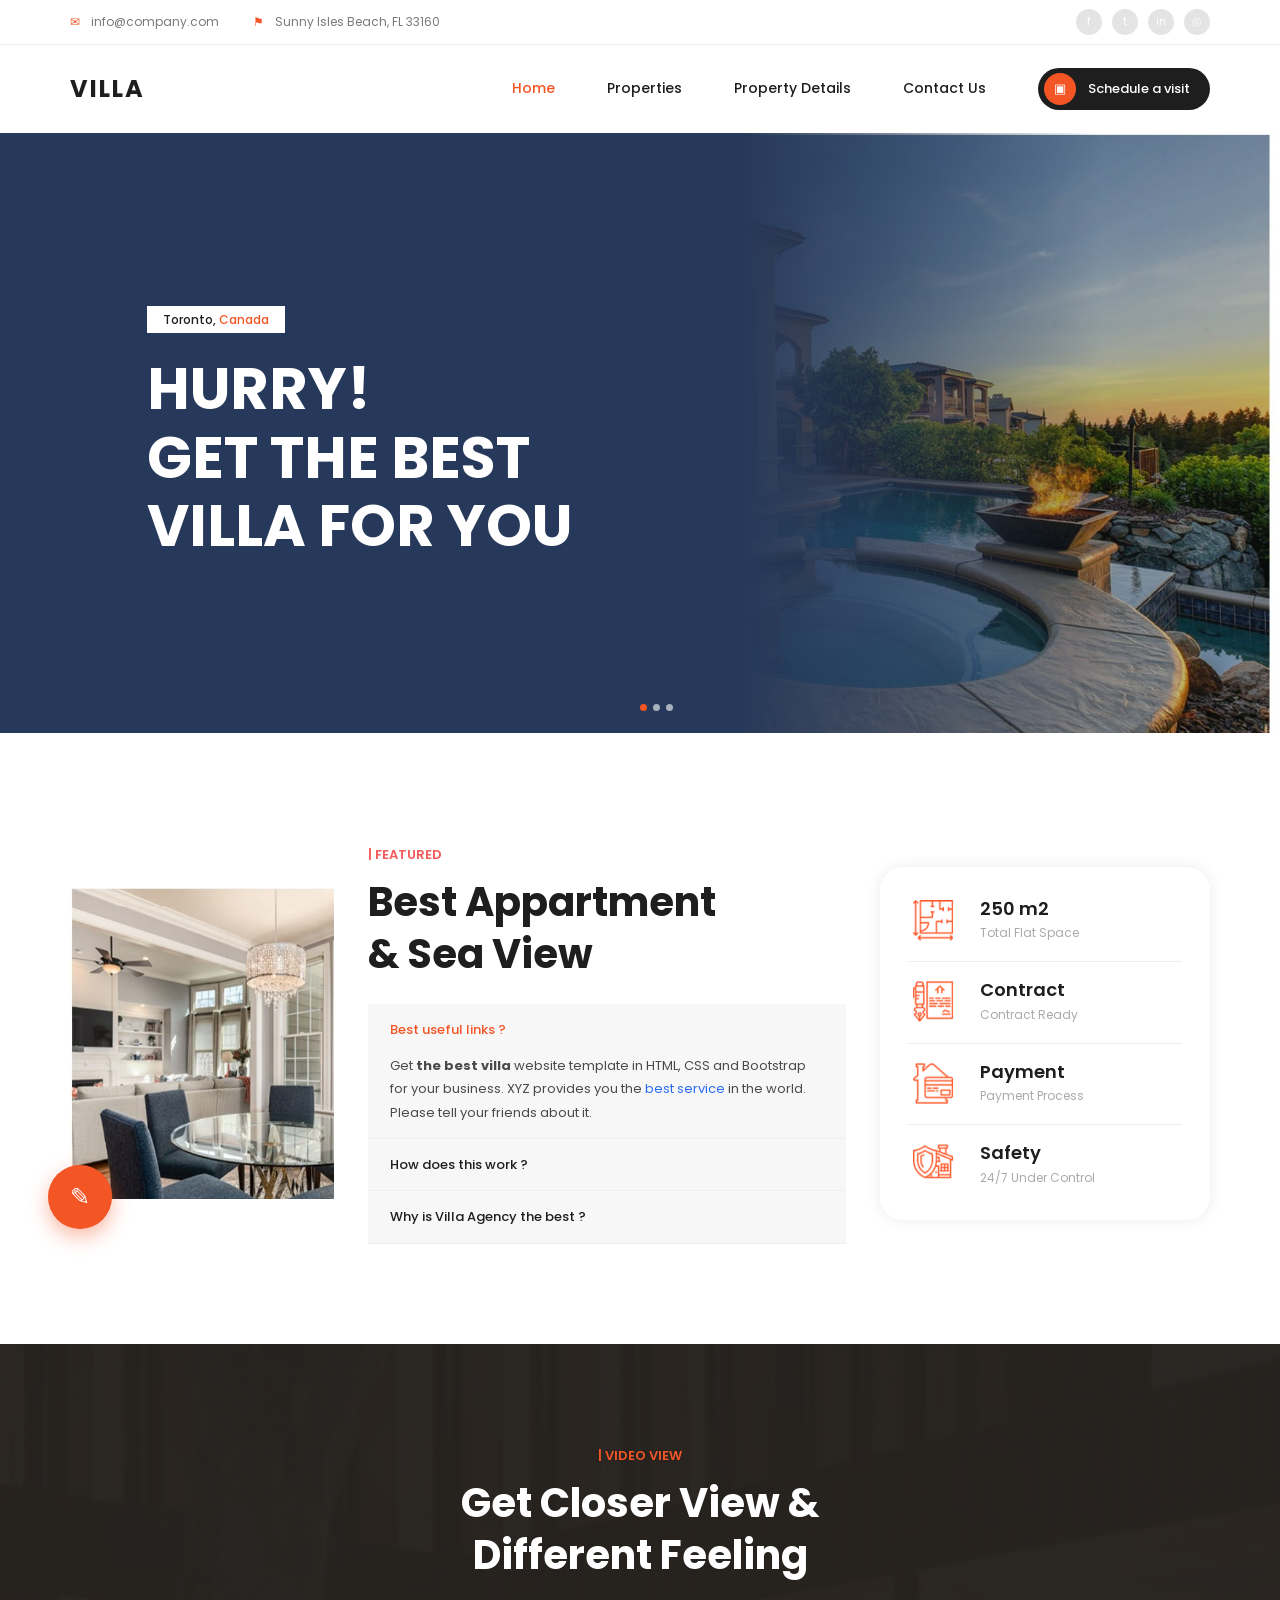
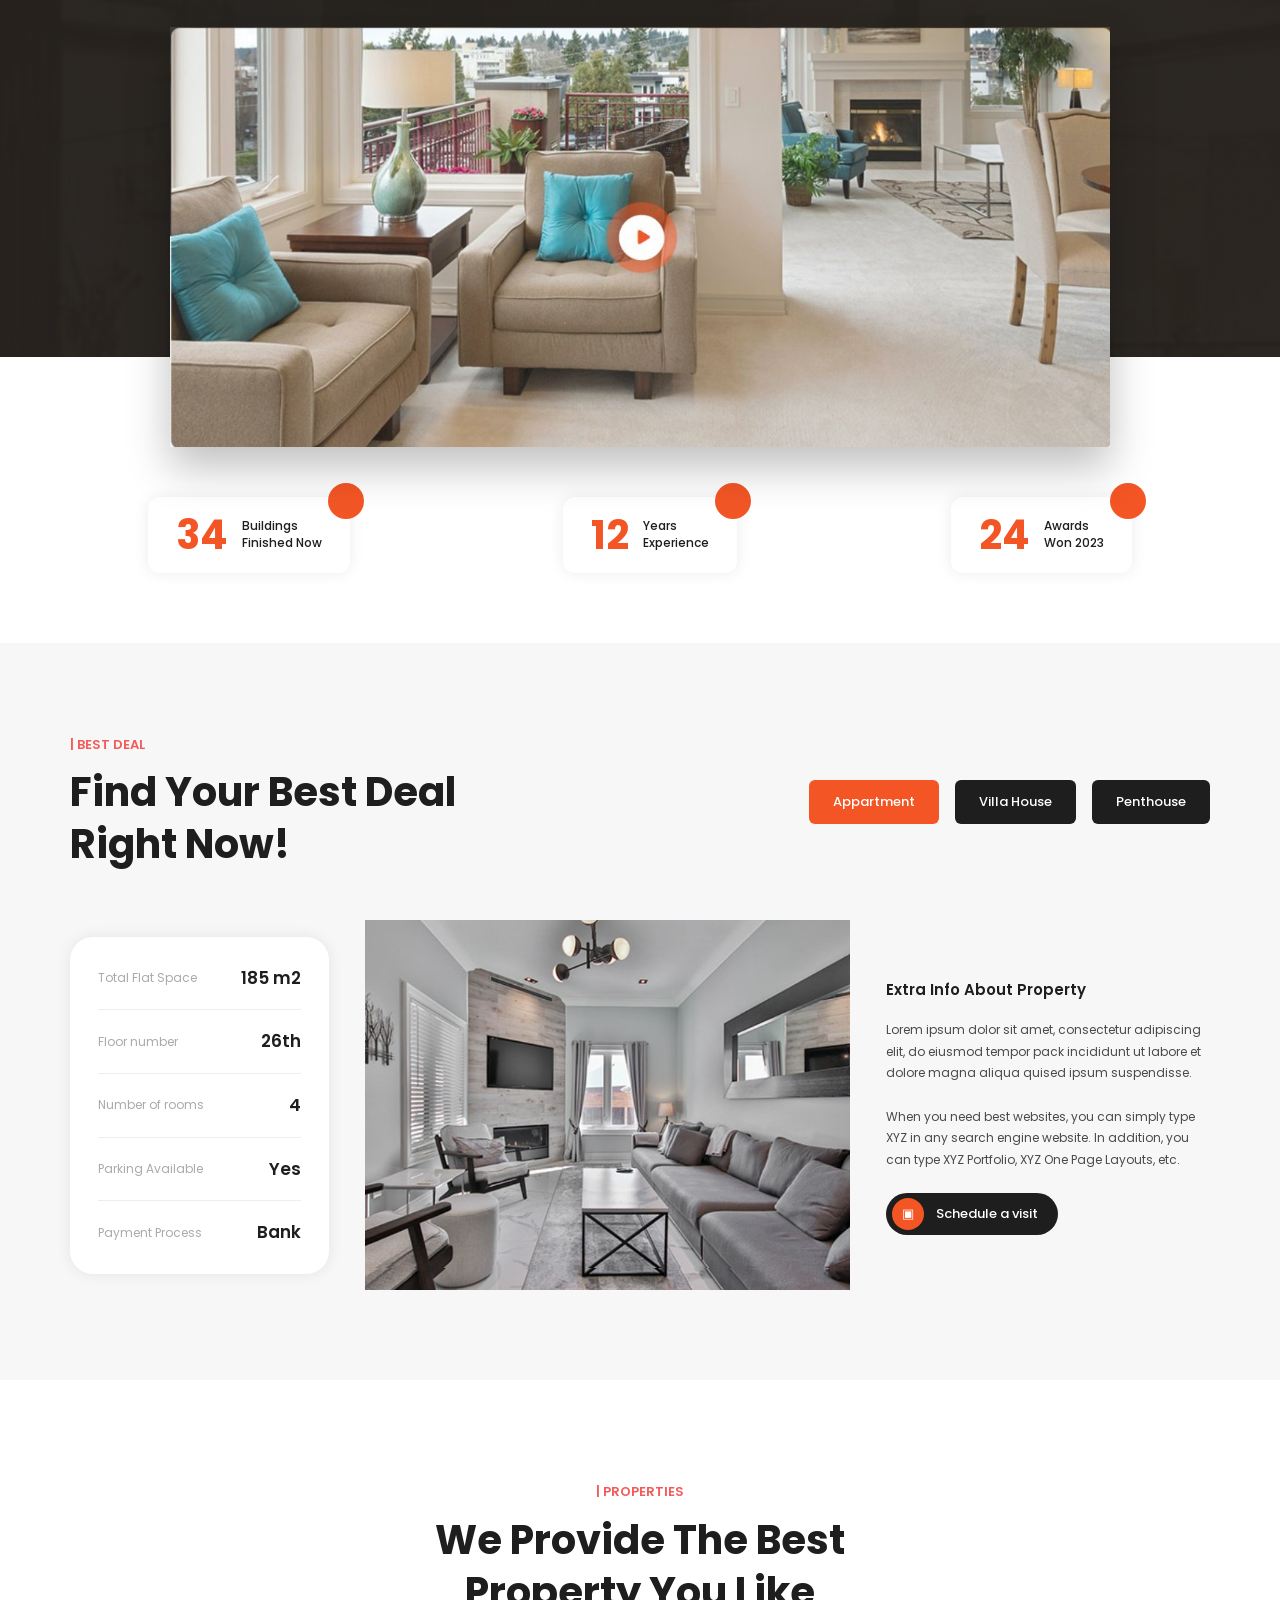
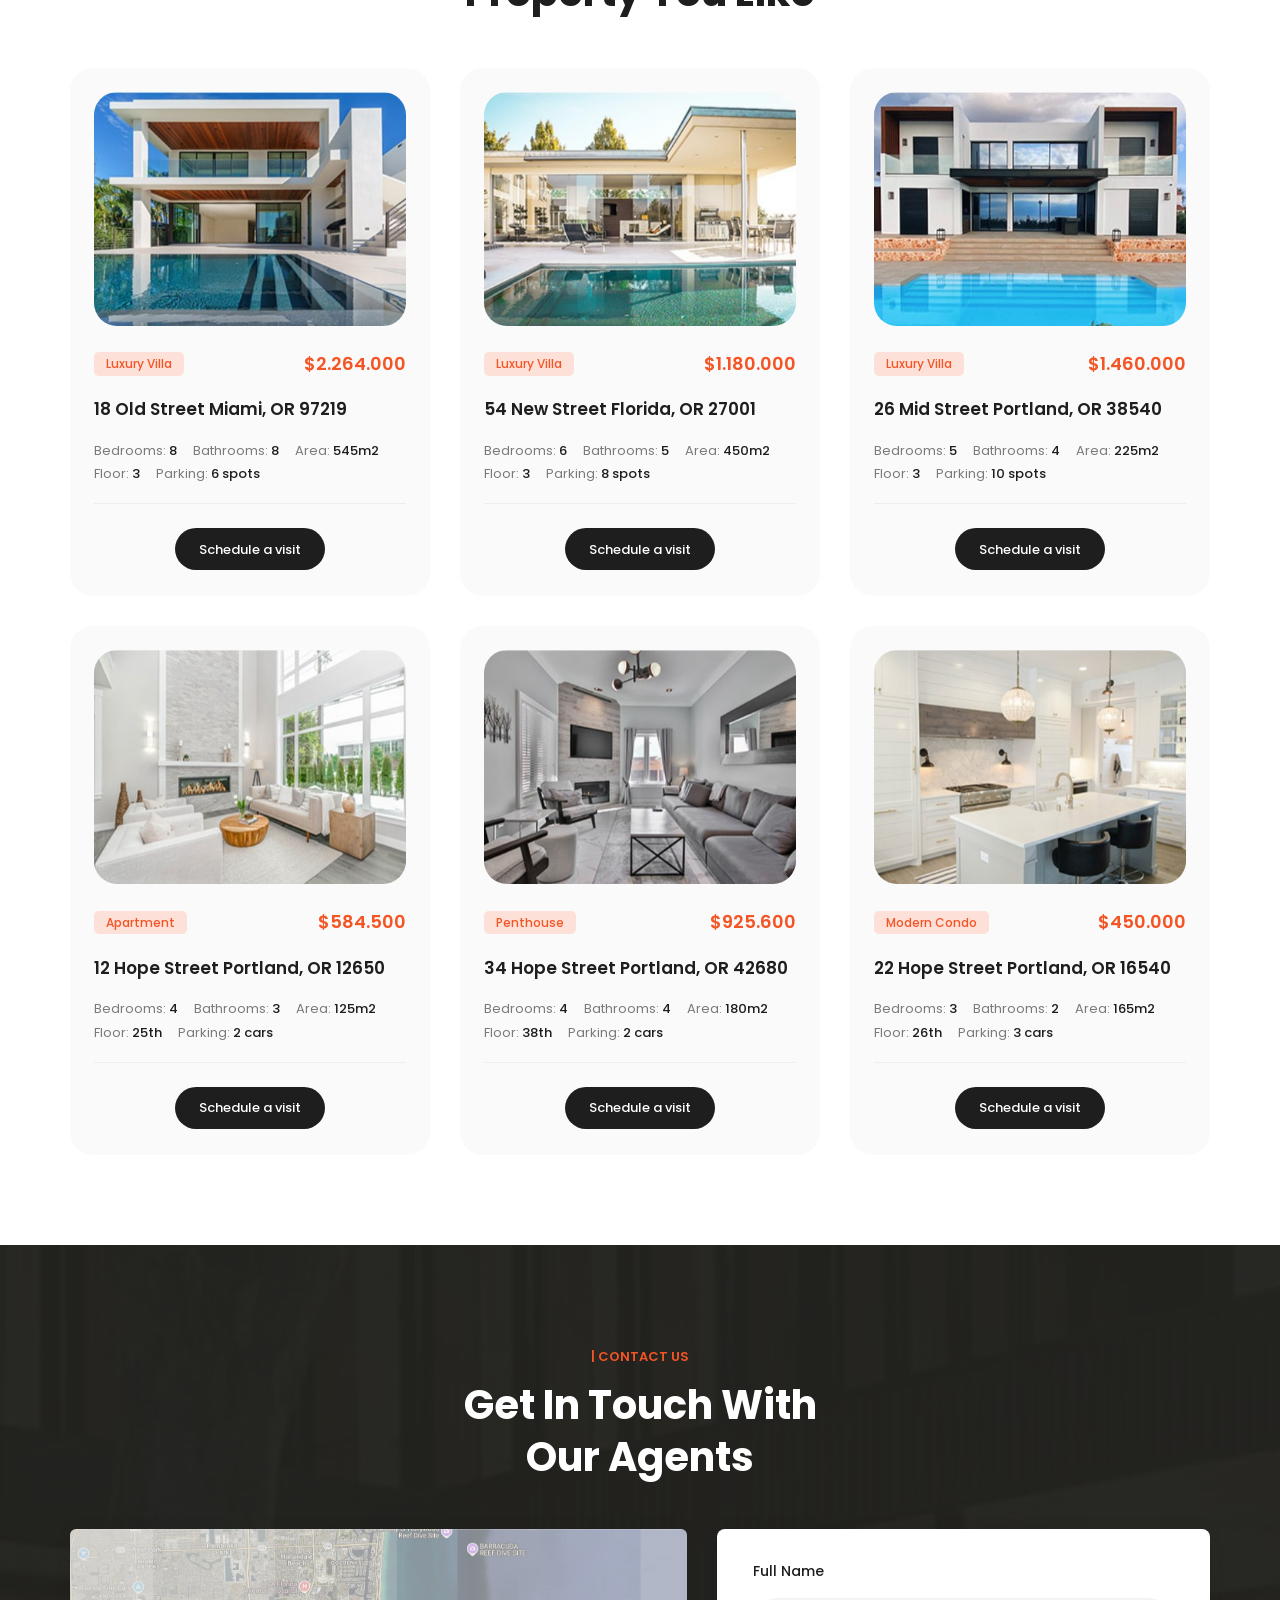
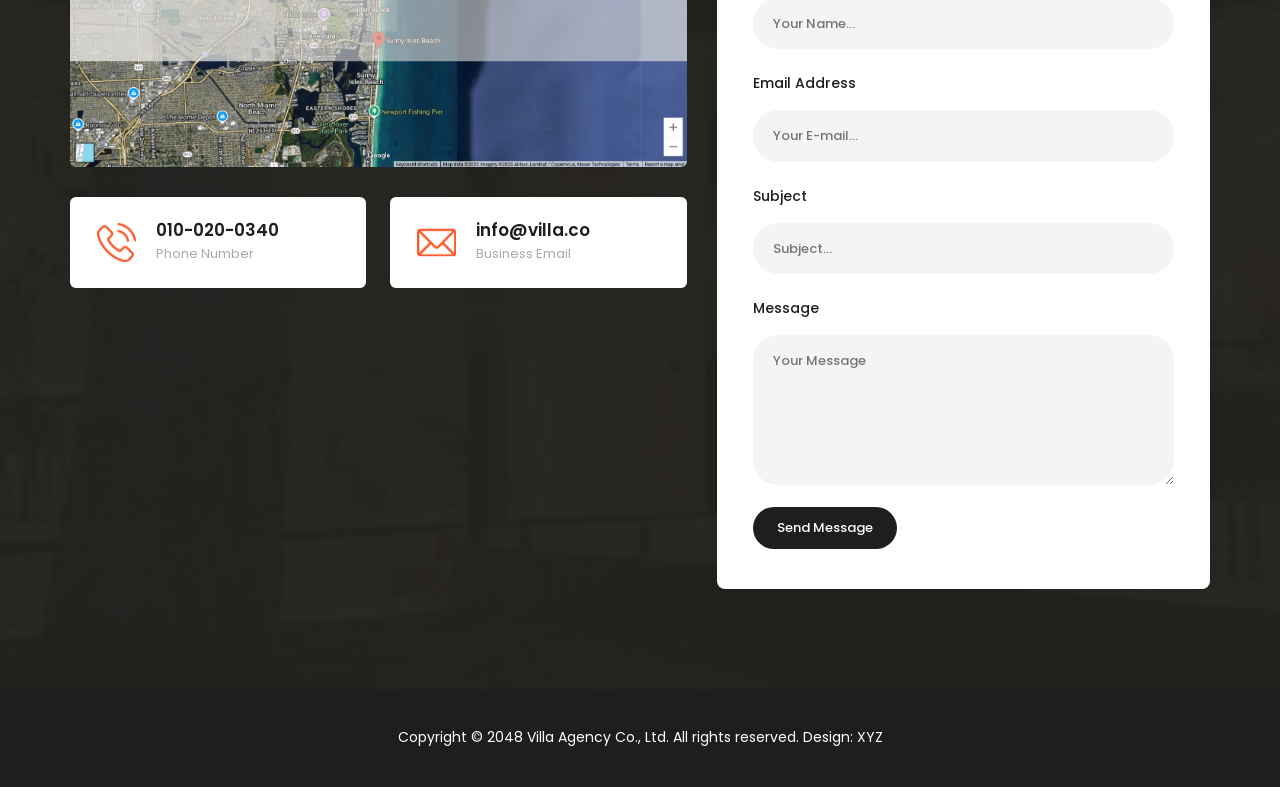
==== villa-website/index.html @ 7e0ed4dc "villaa project" ====
<!DOCTYPE html>
<html lang="en">

<head>
  <meta charset="UTF-8">
  <meta name="viewport" content="width=device-width, initial-scale=1">
  <title>Villa – Home</title>
  <link rel="preconnect" href="https://fonts.googleapis.com">
  <link href="https://fonts.googleapis.com/css2?family=Poppins:wght@300;400;500;600;700&display=swap" rel="stylesheet">
  <link rel="stylesheet" href="style.css">
</head>

<body>
  <div class="topbar">
    <div class="container">
      <div class="topinfo"><span><i class="ico">✉</i> info@company.com</span><span><i class="ico">⚑</i> Sunny Isles
          Beach, FL 33160</span></div>
      <div class="social"><a href="#">f</a><a href="#">t</a><a href="#">in</a><a href="#">◎</a></div>
    </div>
  </div>
  <header class="site-header">
    <div class="container nav">
      <a href="index.html" class="logo">VILLA</a>
      <input type="checkbox" id="menu-toggle"><label for="menu-toggle" class="burger">☰</label>
      <ul class="menu">
        <li><a href="index.html" class=active>Home</a></li>
        <li><a href="properties.html">Properties</a></li>
        <li><a href="property-details.html">Property Details</a></li>
        <li><a href="contact.html">Contact Us</a></li>
        <li><a href="contact.html" class="btn btn-dark btn-sm"><span class="dot">▣</span>Schedule a visit</a></li>
      </ul>
    </div>
  </header>
  <section class="hero">
    <div class="hero-text container">
      <span class="loc">Toronto, <em>Canada</em></span>
      <h1>Hurry!<br>Get the best<br>villa for you</h1>
    </div>
    <div class="dots"><i class="on"></i><i></i><i></i></div>
  </section>

  <section class="featured container">
    <div class="feat-img"><img src="images/featured.jpg" alt="Interior"><a href="contact.html" class="fab"
        aria-label="Contract">✎</a></div>
    <div class="feat-text">
      <div class="section-head left">
        <h6>| Featured</h6>
        <h2>Best Appartment<br>&amp; Sea View</h2>
      </div>
      <div class="accordion">
        <details open>
          <summary>Best useful links ?</summary>
          <p>Get <b>the best villa</b> website template in HTML, CSS and Bootstrap for your business. XYZ provides you
            the <a href="#">best service</a> in the world. Please tell your friends about it.</p>
        </details>
        <details>
          <summary>How does this work ?</summary>
          <p>Browse the listings, pick a property, and schedule a visit with one of our agents.</p>
        </details>
        <details>
          <summary>Why is Villa Agency the best ?</summary>
          <p>Verified listings, transparent pricing and 24/7 support from local experts.</p>
        </details>
      </div>
    </div>
    <aside class="feat-stats">
      <div class="stat"><img src="images/icon1.png" alt="">
        <div>
          <h5>250 m2</h5><small>Total Flat Space</small>
        </div>
      </div>
      <div class="stat"><img src="images/icon2.png" alt="">
        <div>
          <h5>Contract</h5><small>Contract Ready</small>
        </div>
      </div>
      <div class="stat"><img src="images/icon3.png" alt="">
        <div>
          <h5>Payment</h5><small>Payment Process</small>
        </div>
      </div>
      <div class="stat"><img src="images/icon4.png" alt="">
        <div>
          <h5>Safety</h5><small>24/7 Under Control</small>
        </div>
      </div>
    </aside>
  </section>

  <section class="video">
    <div class="section-head light">
      <h6>| Video View</h6>
      <h2>Get Closer View &amp;<br>Different Feeling</h2>
    </div>
    <div class="video-box"><a href="#" aria-label="Play video"><img src="images/video.jpg" alt="Property video"></a>
    </div>
    <div class="counters container">
      <div class="counter"><b>34</b><span>Buildings<br>Finished Now</span></div>
      <div class="counter"><b>12</b><span>Years<br>Experience</span></div>
      <div class="counter"><b>24</b><span>Awards<br>Won 2023</span></div>
    </div>
  </section>

  <section class="deal">
    <div class="container">
      <div class="deal-head">
        <div class="section-head left">
          <h6>| Best Deal</h6>
          <h2>Find Your Best Deal<br>Right Now!</h2>
        </div>
        <div class="tabs"><a class="btn btn-accent sq" href="properties.html">Appartment</a><a class="btn btn-dark sq"
            href="properties.html">Villa House</a><a class="btn btn-dark sq" href="properties.html">Penthouse</a></div>
      </div>
      <div class="deal-grid">
        <div class="spec-card">
          <p><span>Total Flat Space</span><b>185 m2</b></p>
          <p><span>Floor number</span><b>26th</b></p>
          <p><span>Number of rooms</span><b>4</b></p>
          <p><span>Parking Available</span><b>Yes</b></p>
          <p><span>Payment Process</span><b>Bank</b></p>
        </div>
        <img class="deal-img" src="images/detail-room.jpg" alt="Living room">
        <div class="deal-text">
          <h4>Extra Info About Property</h4>
          <p>Lorem ipsum dolor sit amet, consectetur adipiscing elit, do eiusmod tempor pack incididunt ut labore et
            dolore magna aliqua quised ipsum suspendisse.</p>
          <p>When you need best websites, you can simply type XYZ in any search engine website. In addition, you can
            type XYZ Portfolio, XYZ One Page Layouts, etc.</p>
          <a href="contact.html" class="btn btn-dark btn-sm"><span class="dot">▣</span>Schedule a visit</a>
        </div>
      </div>
    </div>
  </section>
  <section class="props container">
    <div class="section-head">
      <h6>| Properties</h6>
      <h2>We Provide The Best<br>Property You Like</h2>
    </div>
    <div class="grid-3">
      <article class="card" data-cat="villa"><a class="card-img" href="property-details.html"><img src="images/p1.jpg"
            alt="18 Old Street Miami, OR 97219"></a>
        <div class="card-top"><span class="tag">Luxury Villa</span><span class="price">$2.264.000</span></div>
        <h4><a href="property-details.html">18 Old Street Miami, OR 97219</a></h4>
        <ul class="specs">
          <li>Bedrooms: <b>8</b></li>
          <li>Bathrooms: <b>8</b></li>
          <li>Area: <b>545m2</b></li>
          <li>Floor: <b>3</b></li>
          <li>Parking: <b>6 spots</b></li>
        </ul>
        <div class="card-foot"><a href="contact.html" class="btn btn-dark">Schedule a visit</a></div>
      </article>
      <article class="card" data-cat="villa"><a class="card-img" href="property-details.html"><img src="images/p2.jpg"
            alt="54 New Street Florida, OR 27001"></a>
        <div class="card-top"><span class="tag">Luxury Villa</span><span class="price">$1.180.000</span></div>
        <h4><a href="property-details.html">54 New Street Florida, OR 27001</a></h4>
        <ul class="specs">
          <li>Bedrooms: <b>6</b></li>
          <li>Bathrooms: <b>5</b></li>
          <li>Area: <b>450m2</b></li>
          <li>Floor: <b>3</b></li>
          <li>Parking: <b>8 spots</b></li>
        </ul>
        <div class="card-foot"><a href="contact.html" class="btn btn-dark">Schedule a visit</a></div>
      </article>
      <article class="card" data-cat="villa"><a class="card-img" href="property-details.html"><img src="images/p3.jpg"
            alt="26 Mid Street Portland, OR 38540"></a>
        <div class="card-top"><span class="tag">Luxury Villa</span><span class="price">$1.460.000</span></div>
        <h4><a href="property-details.html">26 Mid Street Portland, OR 38540</a></h4>
        <ul class="specs">
          <li>Bedrooms: <b>5</b></li>
          <li>Bathrooms: <b>4</b></li>
          <li>Area: <b>225m2</b></li>
          <li>Floor: <b>3</b></li>
          <li>Parking: <b>10 spots</b></li>
        </ul>
        <div class="card-foot"><a href="contact.html" class="btn btn-dark">Schedule a visit</a></div>
      </article>
      <article class="card" data-cat="apartment"><a class="card-img" href="property-details.html"><img
            src="images/p4.jpg" alt="12 Hope Street Portland, OR 12650"></a>
        <div class="card-top"><span class="tag">Apartment</span><span class="price">$584.500</span></div>
        <h4><a href="property-details.html">12 Hope Street Portland, OR 12650</a></h4>
        <ul class="specs">
          <li>Bedrooms: <b>4</b></li>
          <li>Bathrooms: <b>3</b></li>
          <li>Area: <b>125m2</b></li>
          <li>Floor: <b>25th</b></li>
          <li>Parking: <b>2 cars</b></li>
        </ul>
        <div class="card-foot"><a href="contact.html" class="btn btn-dark">Schedule a visit</a></div>
      </article>
      <article class="card" data-cat="penthouse"><a class="card-img" href="property-details.html"><img
            src="images/p5.jpg" alt="34 Hope Street Portland, OR 42680"></a>
        <div class="card-top"><span class="tag">Penthouse</span><span class="price">$925.600</span></div>
        <h4><a href="property-details.html">34 Hope Street Portland, OR 42680</a></h4>
        <ul class="specs">
          <li>Bedrooms: <b>4</b></li>
          <li>Bathrooms: <b>4</b></li>
          <li>Area: <b>180m2</b></li>
          <li>Floor: <b>38th</b></li>
          <li>Parking: <b>2 cars</b></li>
        </ul>
        <div class="card-foot"><a href="contact.html" class="btn btn-dark">Schedule a visit</a></div>
      </article>
      <article class="card" data-cat="apartment"><a class="card-img" href="property-details.html"><img
            src="images/p6.jpg" alt="22 Hope Street Portland, OR 16540"></a>
        <div class="card-top"><span class="tag">Modern Condo</span><span class="price">$450.000</span></div>
        <h4><a href="property-details.html">22 Hope Street Portland, OR 16540</a></h4>
        <ul class="specs">
          <li>Bedrooms: <b>3</b></li>
          <li>Bathrooms: <b>2</b></li>
          <li>Area: <b>165m2</b></li>
          <li>Floor: <b>26th</b></li>
          <li>Parking: <b>3 cars</b></li>
        </ul>
        <div class="card-foot"><a href="contact.html" class="btn btn-dark">Schedule a visit</a></div>
      </article>
    </div>
  </section>
  <section class="contact">
    <div class="container">
      <div class="section-head light">
        <h6>| Contact Us</h6>
        <h2>Get In Touch With<br>Our Agents</h2>
      </div>
      <div class="contact-grid home">
        <div>
          <div class="map"><!-- Replace this image with a Google Maps <iframe> embed --><img src="images/map.jpg"
              alt="Map of Sunny Isles Beach"></div>
          <div class="info-cards row">
            <div class="info"><img src="images/icon-phone.png" alt="">
              <div>
                <h5>010-020-0340</h5><small>Phone Number</small>
              </div>
            </div>
            <div class="info"><img src="images/icon-mail.png" alt="">
              <div>
                <h5>info@villa.co</h5><small>Business Email</small>
              </div>
            </div>
          </div>
        </div>
        <form class="form" action="#" method="post">
          <label>Full Name<input type="text" placeholder="Your Name..." required></label>
          <label>Email Address<input type="email" placeholder="Your E-mail..." required></label>
          <label>Subject<input type="text" placeholder="Subject..."></label>
          <label>Message<textarea rows="5" placeholder="Your Message"></textarea></label>
          <button class="btn btn-dark" type="submit">Send Message</button>
        </form>
      </div>
    </div>
  </section>
  <footer>
    <div class="container">
      <p>Copyright © 2048 Villa Agency Co., Ltd. All rights reserved. Design: XYZ</p>
    </div>
  </footer>
</body>

</html>
---- villa-website/style.css ----
:root {
    --accent: #f35525;
    --dark: #1e1e1e;
    --text: #4a4a4a;
    --muted: #7a7a7a;
    --bg: #f7f7f7;
    --radius: 23px;
    --shadow: 0 0 15px rgba(0, 0, 0, .08)
}

* {
    box-sizing: border-box;
    margin: 0;
    padding: 0
}

html {
    scroll-behavior: smooth
}

body {
    font-family: 'Poppins', sans-serif;
    font-size: 14px;
    line-height: 1.8;
    color: var(--text);
    background: #fff
}

a {
    color: inherit;
    text-decoration: none
}

ul {
    list-style: none
}

img {
    display: block;
    max-width: 100%
}

.container {
    width: min(1140px, 92%);
    margin-inline: auto
}

/* top bar */
.topbar {
    font-size: 12px;
    color: var(--muted);
    padding: 9px 0;
    border-bottom: 1px solid #eee
}

.topbar .container {
    display: flex;
    justify-content: space-between;
    align-items: center
}

.topinfo {
    display: flex;
    gap: 34px
}

.ico {
    color: var(--accent);
    font-style: normal;
    margin-right: 8px
}

.social {
    display: flex;
    gap: 10px
}

.social a {
    width: 26px;
    height: 26px;
    border-radius: 50%;
    background: #e4e4e4;
    color: #fff;
    font-size: 11px;
    display: grid;
    place-items: center
}

.social a:hover {
    background: var(--accent)
}

/* header */
.site-header {
    background: #fff;
    position: sticky;
    top: 0;
    z-index: 50
}

.nav {
    display: flex;
    justify-content: space-between;
    align-items: center;
    height: 88px
}

.logo {
    font-weight: 700;
    font-size: 24px;
    letter-spacing: 2px;
    color: var(--dark)
}

.menu {
    display: flex;
    align-items: center;
    gap: 52px;
    font-size: 14px;
    font-weight: 500;
    color: var(--dark)
}

.menu a:not(.btn):hover,
.menu a.active {
    color: var(--accent)
}

#menu-toggle,
.burger {
    display: none
}

/* buttons */
.btn {
    display: inline-flex;
    align-items: center;
    gap: 12px;
    border-radius: 25px;
    font-weight: 500;
    font-size: 13px;
    padding: 0 24px;
    height: 42px;
    border: 0;
    cursor: pointer;
    transition: .3s;
    font-family: inherit
}

.btn-sm {
    height: 42px;
    padding: 0 20px 0 6px
}

.btn-dark {
    background: var(--dark);
    color: #fff
}

.btn-dark:hover {
    background: var(--accent)
}

.btn-accent {
    background: var(--accent);
    color: #fff
}

.btn-accent:hover {
    background: var(--dark)
}

.btn.sq {
    border-radius: 6px;
    height: 44px;
    padding: 0 24px
}

.dot {
    width: 32px;
    height: 32px;
    border-radius: 50%;
    background: var(--accent);
    display: grid;
    place-items: center;
    font-size: 13px;
    color: #fff
}

/* hero */
.hero {
    position: relative;
    min-height: 600px;
    display: flex;
    align-items: center;
    color: #fff;
    background: linear-gradient(90deg, #27395a 0%, #27395a 58%, rgba(39, 57, 90, 0) 86%), url("images/hero.jpg") right center/auto 100% no-repeat, #27395a
}

.hero-text {
    padding-left: 6%
}

.loc {
    display: inline-block;
    background: #fff;
    color: var(--dark);
    font-size: 12px;
    font-weight: 500;
    padding: 3px 16px;
    margin-bottom: 22px
}

.loc em {
    color: var(--accent);
    font-style: normal
}

.hero h1 {
    font-size: clamp(36px, 5vw, 58px);
    line-height: 1.18;
    font-weight: 700;
    text-transform: uppercase
}

.dots {
    position: absolute;
    left: 50%;
    bottom: 22px;
    display: flex;
    gap: 6px
}

.dots i {
    width: 7px;
    height: 7px;
    border-radius: 50%;
    background: #fff;
    opacity: .6
}

.dots i.on {
    background: var(--accent);
    opacity: 1
}

/* section heads */
.section-head {
    text-align: center;
    margin-bottom: 50px
}

.section-head h6 {
    color: #f35a5a;
    font-size: 13px;
    font-weight: 600;
    text-transform: uppercase;
    margin-bottom: 10px
}

.section-head h2 {
    font-size: clamp(26px, 3.4vw, 40px);
    font-weight: 700;
    color: var(--dark);
    line-height: 1.3
}

.section-head.left {
    text-align: left;
    margin-bottom: 24px
}

.section-head.light h2,
.section-head.light h6 {
    color: #fff
}

.section-head.light h6 {
    color: var(--accent)
}

/* featured */
.featured {
    display: grid;
    grid-template-columns: .8fr 1.45fr 1fr;
    gap: 34px;
    align-items: center;
    padding: 110px 0 100px
}

.feat-img {
    position: relative
}

.feat-img img {
    width: 100%;
    border-radius: 0
}

.fab {
    position: absolute;
    left: -22px;
    bottom: -30px;
    width: 64px;
    height: 64px;
    border-radius: 50%;
    background: var(--accent);
    color: #fff;
    display: grid;
    place-items: center;
    font-size: 24px;
    box-shadow: 0 8px 20px rgba(243, 85, 37, .4)
}

.accordion {
    background: var(--bg)
}

.accordion details {
    padding: 14px 22px;
    font-size: 13px;
    border-bottom: 1px solid #eee
}

.accordion summary {
    cursor: pointer;
    font-weight: 500;
    color: var(--dark);
    list-style: none
}

.accordion summary::-webkit-details-marker {
    display: none
}

.accordion details[open] summary {
    color: var(--accent)
}

.accordion p {
    margin-top: 12px;
    color: var(--text);
    font-size: 13px
}

.accordion p a,
.single-main p a {
    color: #2a6df4
}

.feat-stats {
    background: #fff;
    border-radius: var(--radius);
    box-shadow: var(--shadow);
    padding: 14px 28px
}

.stat {
    display: flex;
    gap: 20px;
    align-items: center;
    padding: 16px 0;
    border-bottom: 1px solid #eee
}

.stat:last-child {
    border: 0
}

.stat img {
    width: 52px;
    height: auto
}

.stat h5 {
    font-size: 18px;
    color: var(--dark);
    font-weight: 600;
    line-height: 1.3
}

.stat small {
    font-size: 12px;
    color: #aaa
}

/* video */
.video {
    background: linear-gradient(rgba(40, 35, 30, .78), rgba(40, 35, 30, .78)), url("images/banner.jpg") center/cover;
    padding: 100px 0 0;
    position: relative
}

.video .section-head {
    margin-bottom: 46px
}

.video-box {
    width: min(940px, 92%);
    margin: 0 auto;
    border-radius: 0;
    overflow: hidden;
    box-shadow: 0 20px 40px rgba(0, 0, 0, .25);
    position: relative;
    z-index: 2
}

.video-box img {
    width: 100%
}

.counters {
    display: flex;
    justify-content: space-between;
    gap: 20px;
    margin-top: -20px;
    padding: 130px 4% 70px;
    background: #fff;
    width: 100%;
    max-width: none;
    position: relative
}

.video {
    padding-bottom: 0
}

.video .counters {
    background: #fff;
    margin-top: -90px;
    padding-top: 140px;
    width: 100%;
    justify-content: space-around
}

.counter {
    position: relative;
    display: flex;
    align-items: center;
    gap: 14px;
    background: #fff;
    border-radius: 12px;
    box-shadow: var(--shadow);
    padding: 18px 28px;
    font-size: 12px;
    line-height: 1.4;
    color: var(--dark);
    font-weight: 500
}

.counter::after {
    content: "";
    position: absolute;
    right: -14px;
    top: -14px;
    width: 36px;
    height: 36px;
    border-radius: 50%;
    background: var(--accent)
}

.counter b {
    font-size: 40px;
    color: var(--accent);
    font-weight: 700;
    line-height: 1
}

/* deal */
.deal {
    background: var(--bg);
    padding: 90px 0
}

.deal-head {
    display: flex;
    justify-content: space-between;
    align-items: center;
    margin-bottom: 50px;
    gap: 20px;
    flex-wrap: wrap
}

.deal-head .section-head {
    margin: 0
}

.tabs {
    display: flex;
    gap: 16px
}

.deal-grid {
    display: grid;
    grid-template-columns: .8fr 1.5fr 1fr;
    gap: 36px;
    align-items: center
}

.spec-card {
    background: #fff;
    border-radius: var(--radius);
    box-shadow: var(--shadow);
    padding: 10px 28px
}

.spec-card p {
    display: flex;
    justify-content: space-between;
    align-items: center;
    padding: 16px 0;
    font-size: 12px;
    border-bottom: 1px solid #eee
}

.spec-card p:last-child {
    border: 0
}

.spec-card span {
    color: #aaa
}

.spec-card b {
    color: var(--dark);
    font-size: 17px;
    font-weight: 600
}

.deal-img {
    width: 100%;
    border-radius: 0
}

.deal-text h4 {
    font-size: 15px;
    color: var(--dark);
    font-weight: 600;
    margin-bottom: 16px
}

.deal-text p {
    font-size: 12px;
    color: var(--text);
    margin-bottom: 22px
}

/* cards */
.props {
    padding: 100px 0 90px
}

.card {
    background: #fafafa;
    border-radius: var(--radius);
    padding: 24px 24px 26px;
    transition: .3s
}

.card:hover {
    transform: translateY(-6px);
    box-shadow: var(--shadow)
}

.card-img {
    display: block;
    overflow: hidden;
    border-radius: var(--radius)
}

.card-img img {
    width: 100%;
    aspect-ratio: 4/3;
    object-fit: cover;
    transition: .4s
}

.card:hover .card-img img {
    transform: scale(1.05)
}

.grid-3 {
    display: grid;
    grid-template-columns: repeat(3, 1fr);
    gap: 30px
}

.card-top {
    display: flex;
    justify-content: space-between;
    align-items: center;
    margin-top: 22px
}

.tag {
    display: inline-block;
    background: #fde0d8;
    color: var(--accent);
    font-size: 12px;
    font-weight: 500;
    padding: 1px 12px;
    border-radius: 5px
}

.price {
    color: var(--accent);
    font-weight: 600;
    font-size: 18px
}

.card h4 {
    margin: 14px 0 14px;
    font-size: 17px;
    font-weight: 600;
    color: var(--dark)
}

.card h4 a:hover {
    color: var(--accent)
}

.specs {
    display: flex;
    flex-wrap: wrap;
    gap: 0 16px;
    font-size: 13px;
    color: var(--muted);
    padding-bottom: 18px;
    border-bottom: 1px solid #eee
}

.specs b {
    color: var(--dark);
    font-weight: 500
}

.card-foot {
    text-align: center;
    margin-top: 24px
}

/* filter (CSS only) */
.filterable input {
    position: absolute;
    opacity: 0;
    pointer-events: none
}

.filters {
    display: flex;
    justify-content: center;
    gap: 16px;
    flex-wrap: wrap;
    margin-bottom: 60px
}

.filters label {
    cursor: pointer
}

#f-all:checked~.filters [for=f-all],
#f-apartment:checked~.filters [for=f-apartment],
#f-villa:checked~.filters [for=f-villa],
#f-penthouse:checked~.filters [for=f-penthouse] {
    background: var(--accent)
}

#f-apartment:checked~.grid-3 .card:not([data-cat=apartment]),
#f-villa:checked~.grid-3 .card:not([data-cat=villa]),
#f-penthouse:checked~.grid-3 .card:not([data-cat=penthouse]) {
    display: none
}

.pager {
    display: flex;
    justify-content: center;
    gap: 12px;
    margin-top: 70px
}

.pager a {
    width: 36px;
    height: 36px;
    border-radius: 50%;
    background: var(--dark);
    color: #fff;
    display: grid;
    place-items: center;
    font-size: 13px;
    font-weight: 500
}

.pager a.on,
.pager a:hover {
    background: var(--accent)
}

/* page banner */
.banner {
    background: url("images/banner.jpg") center/cover;
    height: 300px;
    display: grid;
    place-items: center;
    text-align: center;
    color: #fff
}

.crumb {
    display: inline-block;
    background: #fff;
    color: var(--dark);
    font-size: 13px;
    font-weight: 500;
    padding: 6px 28px;
    text-transform: uppercase;
    margin-bottom: 22px
}

.banner h1 {
    font-size: clamp(34px, 4.4vw, 52px);
    font-weight: 700;
    text-transform: uppercase;
    line-height: 1.2
}

/* single property */
.single {
    display: grid;
    grid-template-columns: 1fr 330px;
    gap: 60px;
    align-items: start;
    padding: 110px 0 100px
}

.single-main img {
    width: 100%;
    margin-bottom: 30px
}

.single-main h3 {
    font-size: 22px;
    color: var(--dark);
    font-weight: 600;
    margin: 14px 0 24px
}

.single-main hr {
    border: 0;
    border-top: 1px solid #eee;
    margin-bottom: 32px
}

.single-main p {
    font-size: 13px;
    margin-bottom: 22px
}

.accordion.flat {
    margin-top: 40px
}

.accordion.flat details {
    padding: 16px 22px;
    font-size: 14px
}

.accordion.flat p {
    color: var(--dark);
    margin-bottom: 0
}

/* contact */
.contact-page {
    padding: 110px 0 80px
}

.contact-grid {
    display: grid;
    grid-template-columns: 1fr 1fr;
    gap: 80px;
    align-items: start
}

.contact-left p {
    font-size: 13px;
    margin: 34px 0 40px;
    max-width: 520px
}

.info-cards {
    display: grid;
    gap: 30px;
    max-width: 300px
}

.info {
    display: flex;
    align-items: center;
    gap: 26px;
    background: #fff;
    border-radius: 6px;
    box-shadow: var(--shadow);
    padding: 30px 36px
}

.info img {
    width: 44px
}

.info h5 {
    font-size: 17px;
    color: var(--dark);
    font-weight: 600;
    line-height: 1.3
}

.info small {
    color: #aaa;
    font-size: 13px
}

.form {
    background: #fff;
    border-radius: 8px;
    padding: 30px 36px 40px;
    box-shadow: var(--shadow)
}

.form label {
    display: block;
    font-size: 14px;
    font-weight: 500;
    color: var(--dark);
    margin-bottom: 22px
}

.form input,
.form textarea {
    display: block;
    width: 100%;
    margin-top: 14px;
    border: 0;
    background: #f4f4f4;
    border-radius: 25px;
    padding: 14px 20px;
    font: inherit;
    font-size: 13px;
    outline: 2px solid transparent;
    transition: .2s
}

.form textarea {
    border-radius: 25px;
    resize: vertical;
    min-height: 150px
}

.form input:focus,
.form textarea:focus {
    outline-color: var(--accent)
}

.map-wrap {
    padding-bottom: 110px
}

.map img {
    width: 100%;
    border-radius: 20px;
    box-shadow: var(--shadow)
}

.contact {
    background: linear-gradient(rgba(35, 35, 30, .72), rgba(35, 35, 30, .72)), url("images/banner.jpg") center/cover;
    padding: 100px 0
}

.contact .section-head {
    margin-bottom: 46px
}

.contact-grid.home {
    gap: 30px;
    grid-template-columns: 1.25fr 1fr
}

.contact-grid.home .info-cards.row {
    grid-template-columns: 1fr 1fr;
    max-width: none;
    margin-top: 30px;
    gap: 24px
}

.contact-grid.home .info {
    padding: 22px 24px;
    gap: 18px
}

.contact-grid.home .map img {
    border-radius: 6px
}

/* footer */
footer {
    background: var(--dark);
    color: #fff;
    text-align: center;
    padding: 36px 0;
    font-size: 14px
}

/* responsive */
@media(max-width:992px) {

    .featured,
    .single,
    .deal-grid {
        grid-template-columns: 1fr
    }

    .grid-3 {
        grid-template-columns: repeat(2, 1fr)
    }

    .contact-grid,
    .contact-grid.home {
        grid-template-columns: 1fr;
        gap: 40px
    }

    .menu {
        gap: 26px
    }

    .counters {
        flex-direction: column;
        align-items: center
    }
}

@media(max-width:768px) {
    .topinfo {
        flex-direction: column;
        gap: 0;
        font-size: 11px
    }

    .social {
        display: none
    }

    .burger {
        display: block;
        font-size: 26px;
        cursor: pointer;
        color: var(--dark)
    }

    .nav {
        height: 70px
    }

    .menu {
        position: absolute;
        top: 70px;
        left: 0;
        right: 0;
        background: #fff;
        flex-direction: column;
        align-items: flex-start;
        gap: 16px;
        padding: 20px 4%;
        display: none;
        box-shadow: 0 10px 20px rgba(0, 0, 0, .08)
    }

    #menu-toggle:checked~.menu {
        display: flex
    }

    .grid-3 {
        grid-template-columns: 1fr
    }

    .hero {
        min-height: 460px;
        background-size: cover
    }

    .hero-text {
        padding-left: 4%
    }

    .deal-head {
        flex-direction: column;
        align-items: flex-start
    }

    .tabs {
        flex-wrap: wrap
    }
}
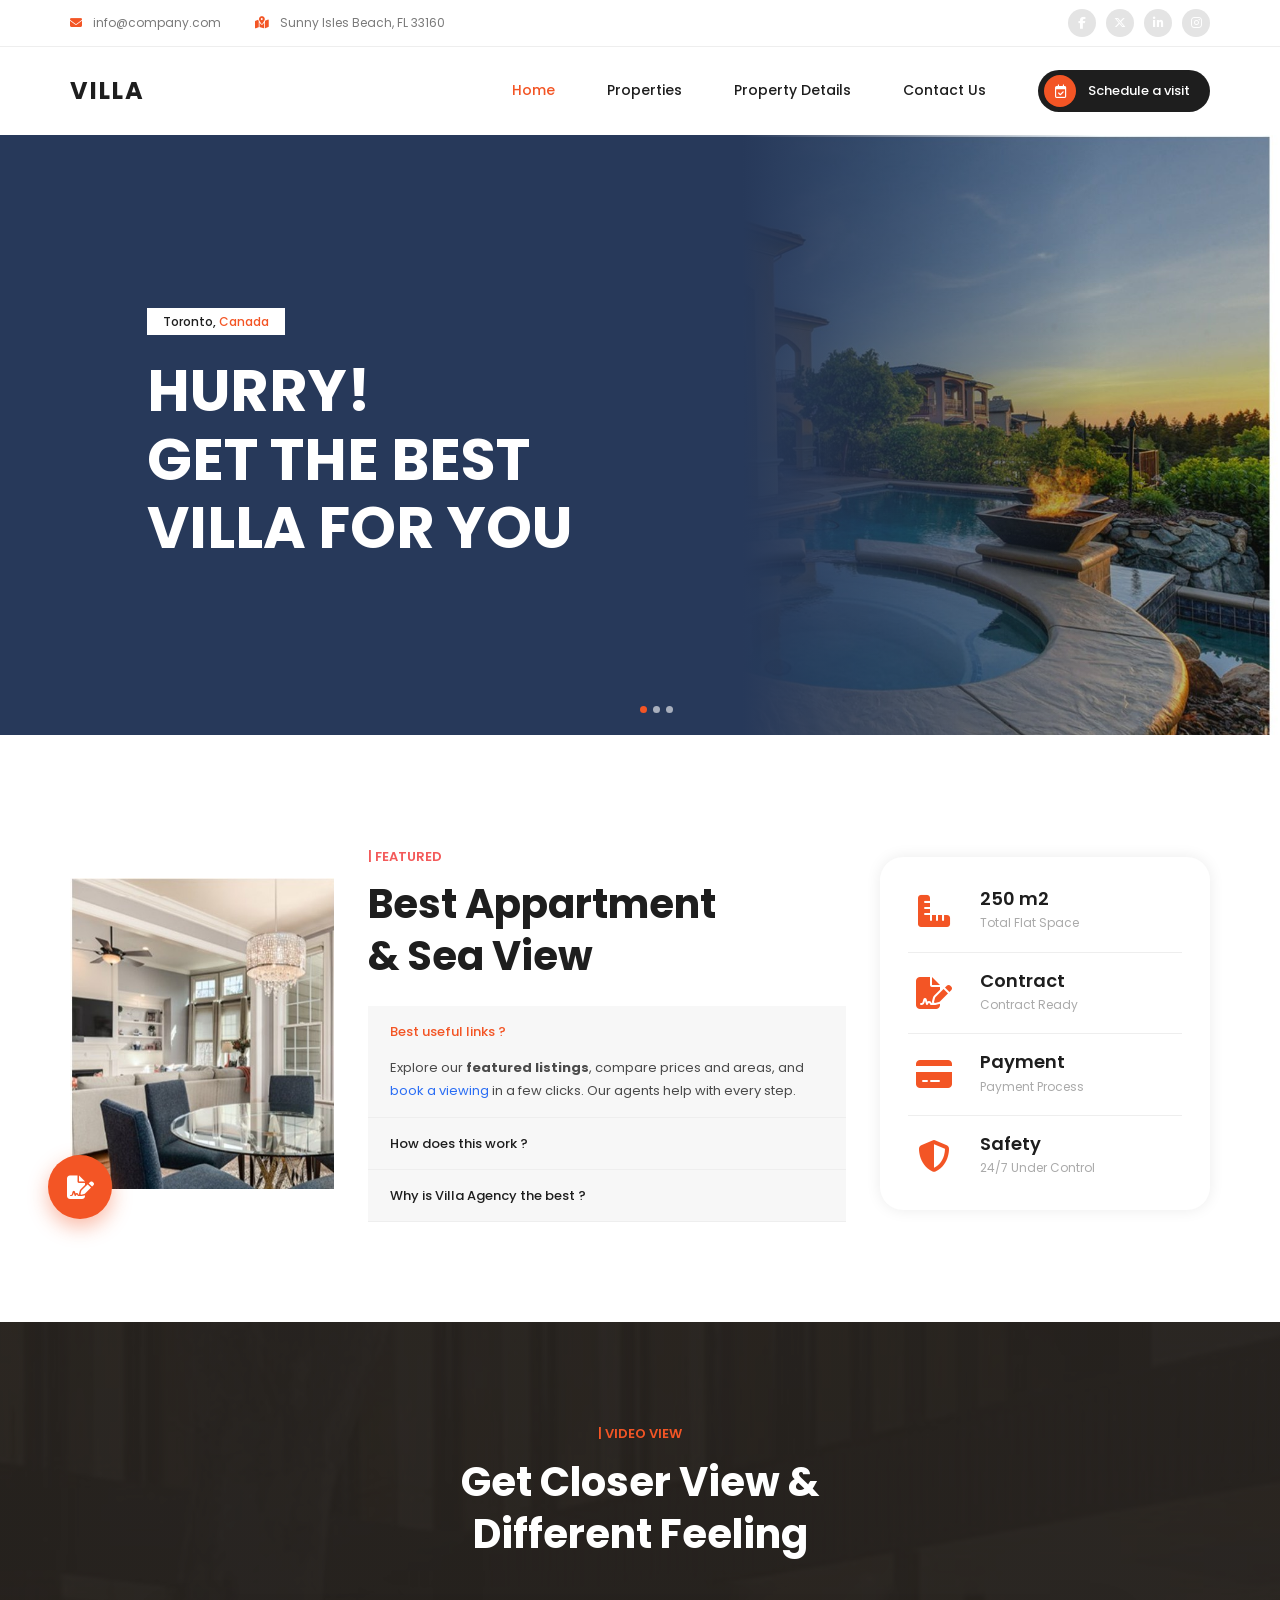
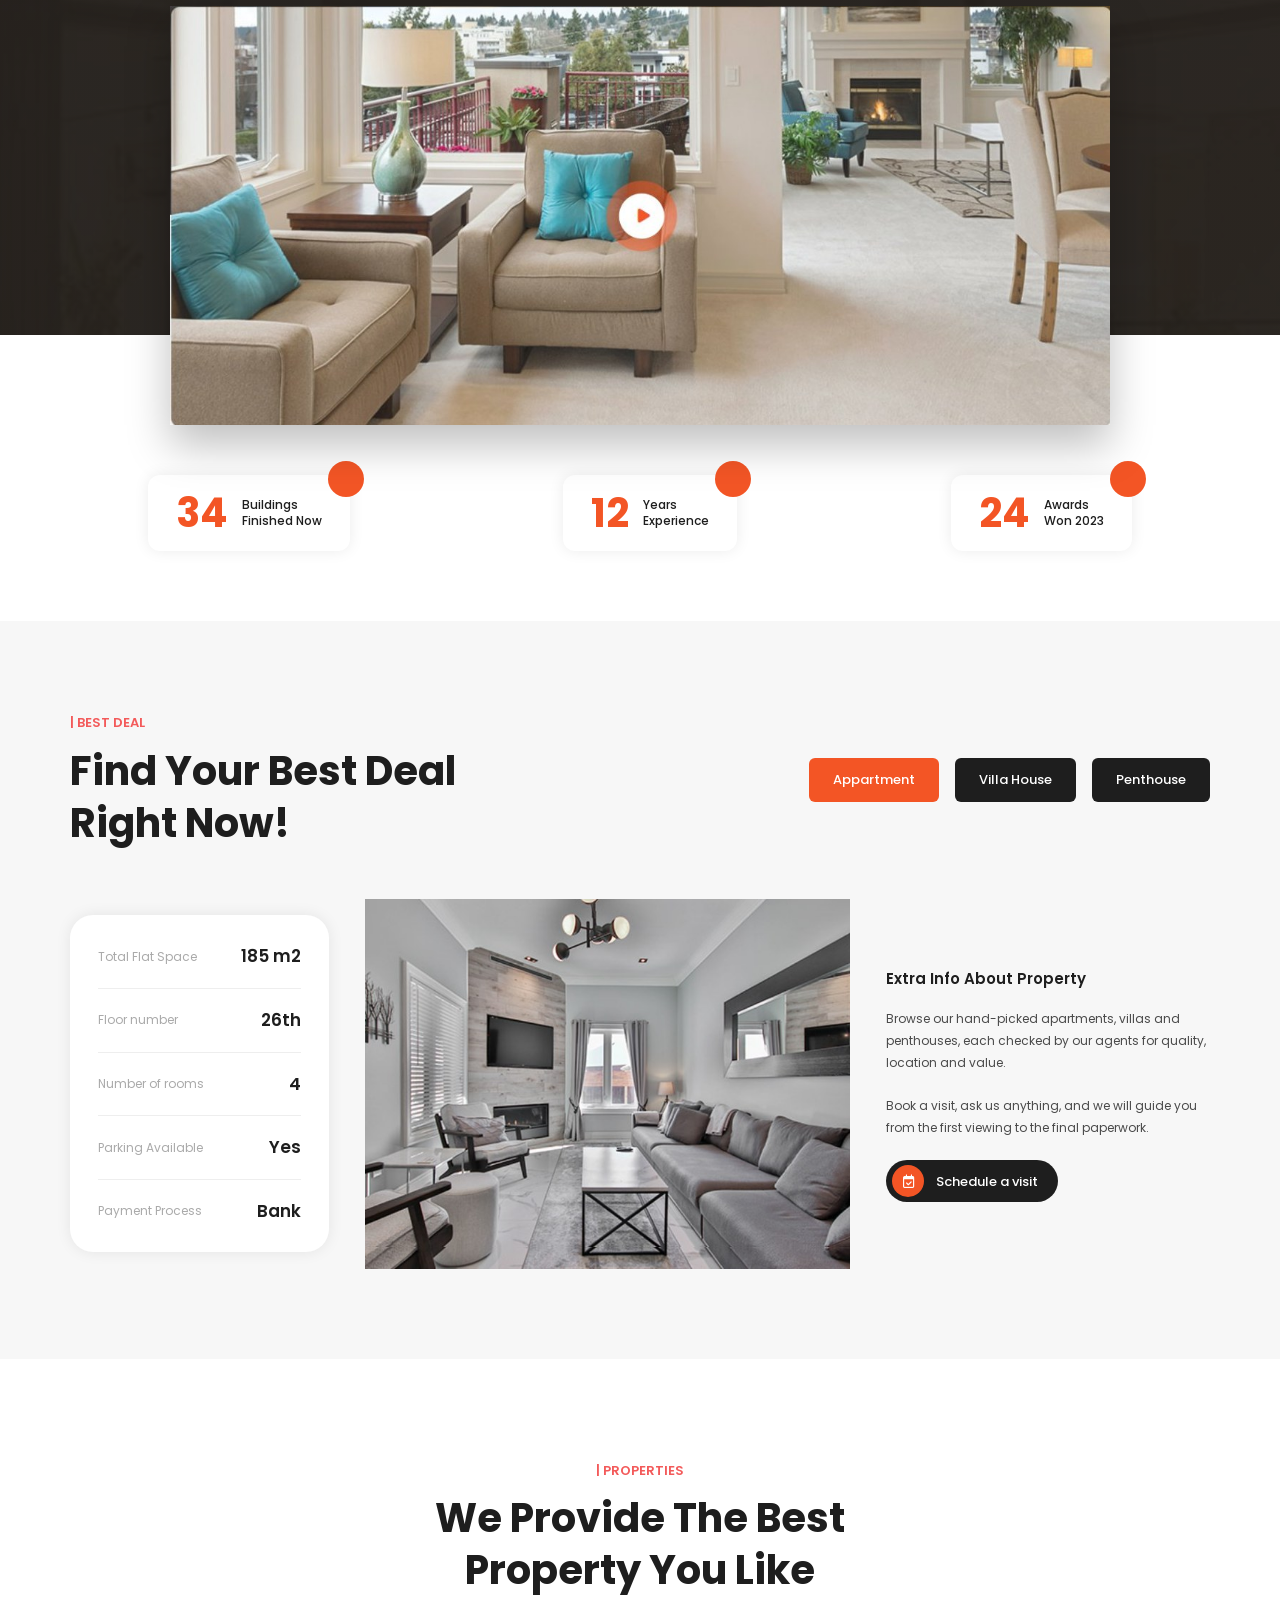
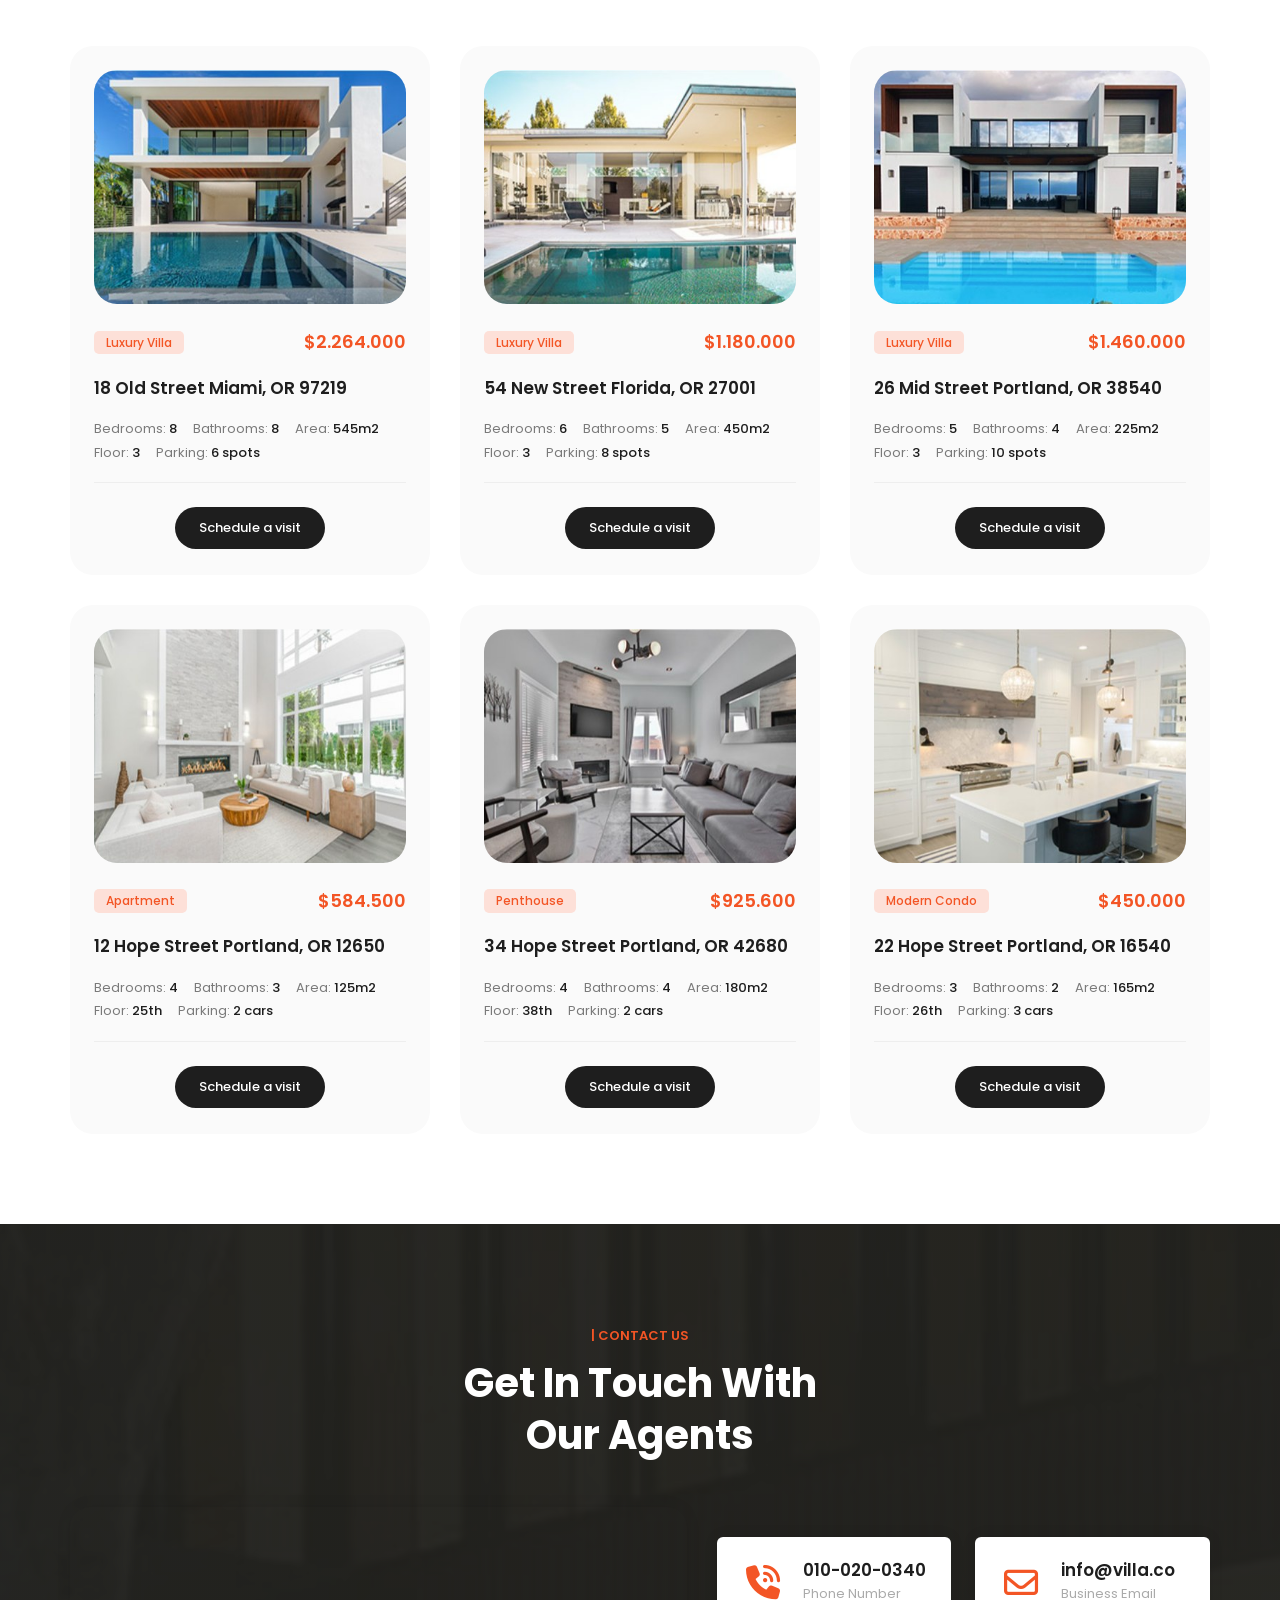
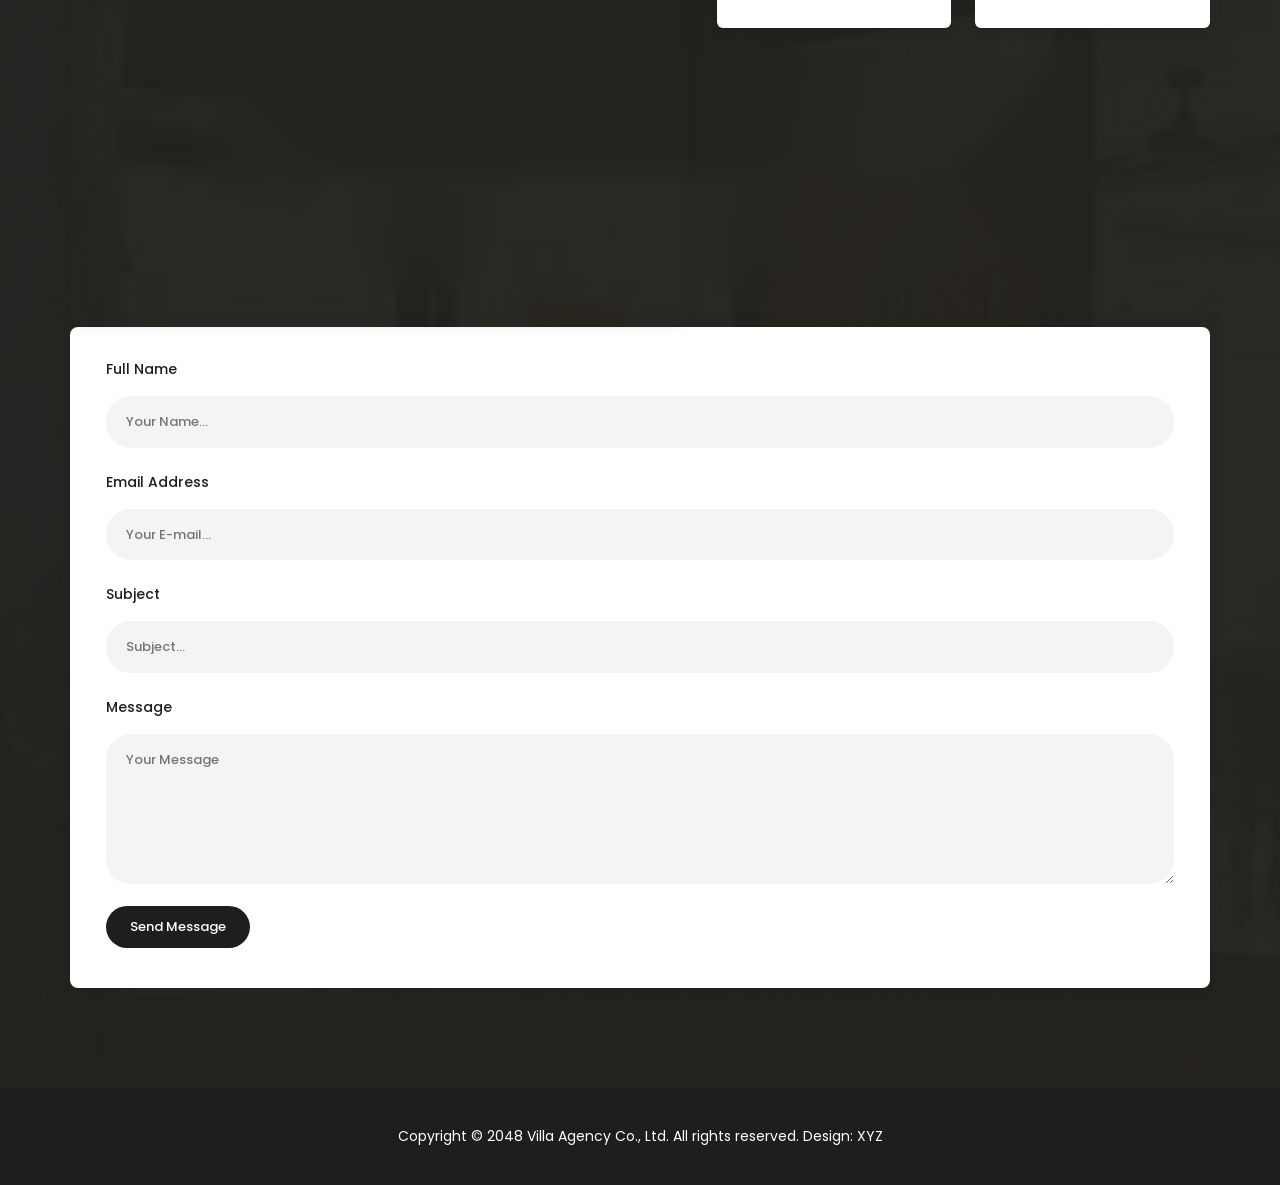
==== commit c93ccddf: "Add files via upload" ====
--- a/villa-website/index.html
+++ b/villa-website/index.html
@@ -7,27 +7,33 @@
   <title>Villa – Home</title>
   <link rel="preconnect" href="https://fonts.googleapis.com">
   <link href="https://fonts.googleapis.com/css2?family=Poppins:wght@300;400;500;600;700&display=swap" rel="stylesheet">
+  <link rel="stylesheet" href="https://cdnjs.cloudflare.com/ajax/libs/font-awesome/6.5.1/css/all.min.css">
   <link rel="stylesheet" href="style.css">
 </head>
 
 <body>
   <div class="topbar">
     <div class="container">
-      <div class="topinfo"><span><i class="ico">✉</i> info@company.com</span><span><i class="ico">⚑</i> Sunny Isles
-          Beach, FL 33160</span></div>
-      <div class="social"><a href="#">f</a><a href="#">t</a><a href="#">in</a><a href="#">◎</a></div>
+      <div class="topinfo"><span><i class="ico fa-solid fa-envelope"></i> info@company.com</span><span><i
+            class="ico fa-solid fa-map-location-dot"></i> Sunny Isles Beach, FL 33160</span></div>
+      <div class="social"><a href="#" aria-label="Facebook"><i class="fa-brands fa-facebook-f"></i></a><a href="#"
+          aria-label="Twitter"><i class="fa-brands fa-x-twitter"></i></a><a href="#" aria-label="LinkedIn"><i
+            class="fa-brands fa-linkedin-in"></i></a><a href="#" aria-label="Instagram"><i
+            class="fa-brands fa-instagram"></i></a></div>
     </div>
   </div>
   <header class="site-header">
     <div class="container nav">
       <a href="index.html" class="logo">VILLA</a>
-      <input type="checkbox" id="menu-toggle"><label for="menu-toggle" class="burger">☰</label>
+      <input type="checkbox" id="menu-toggle"><label for="menu-toggle" class="burger"><i
+          class="fa-solid fa-bars"></i></label>
       <ul class="menu">
         <li><a href="index.html" class=active>Home</a></li>
         <li><a href="properties.html">Properties</a></li>
-        <li><a href="property-details.html">Property Details</a></li>
+        <li><a href="property-1.html">Property Details</a></li>
         <li><a href="contact.html">Contact Us</a></li>
-        <li><a href="contact.html" class="btn btn-dark btn-sm"><span class="dot">▣</span>Schedule a visit</a></li>
+        <li><a href="contact.html" class="btn btn-dark btn-sm"><span class="dot"><i
+                class="fa-regular fa-calendar-check"></i></span>Schedule a visit</a></li>
       </ul>
     </div>
   </header>
@@ -41,7 +47,7 @@
 
   <section class="featured container">
     <div class="feat-img"><img src="images/featured.jpg" alt="Interior"><a href="contact.html" class="fab"
-        aria-label="Contract">✎</a></div>
+        aria-label="Contract"><i class="fa-solid fa-file-signature"></i></a></div>
     <div class="feat-text">
       <div class="section-head left">
         <h6>| Featured</h6>
@@ -50,36 +56,37 @@
       <div class="accordion">
         <details open>
           <summary>Best useful links ?</summary>
-          <p>Get <b>the best villa</b> website template in HTML, CSS and Bootstrap for your business. XYZ provides you
-            the <a href="#">best service</a> in the world. Please tell your friends about it.</p>
+          <p>Explore our <b>featured listings</b>, compare prices and areas, and <a href="properties.html">book a
+              viewing</a> in a few clicks. Our agents help with every step.</p>
         </details>
         <details>
           <summary>How does this work ?</summary>
-          <p>Browse the listings, pick a property, and schedule a visit with one of our agents.</p>
+          <p>Browse the listings, choose a property you like and schedule a visit. We arrange the viewing and guide you
+            through the paperwork.</p>
         </details>
         <details>
           <summary>Why is Villa Agency the best ?</summary>
-          <p>Verified listings, transparent pricing and 24/7 support from local experts.</p>
+          <p>Verified listings, honest pricing and friendly local experts available around the clock.</p>
         </details>
       </div>
     </div>
     <aside class="feat-stats">
-      <div class="stat"><img src="images/icon1.png" alt="">
+      <div class="stat"><i class="fa-solid fa-ruler-combined"></i>
         <div>
           <h5>250 m2</h5><small>Total Flat Space</small>
         </div>
       </div>
-      <div class="stat"><img src="images/icon2.png" alt="">
+      <div class="stat"><i class="fa-solid fa-file-signature"></i>
         <div>
           <h5>Contract</h5><small>Contract Ready</small>
         </div>
       </div>
-      <div class="stat"><img src="images/icon3.png" alt="">
+      <div class="stat"><i class="fa-solid fa-credit-card"></i>
         <div>
           <h5>Payment</h5><small>Payment Process</small>
         </div>
       </div>
-      <div class="stat"><img src="images/icon4.png" alt="">
+      <div class="stat"><i class="fa-solid fa-shield-halved"></i>
         <div>
           <h5>Safety</h5><small>24/7 Under Control</small>
         </div>
@@ -119,14 +126,14 @@
           <p><span>Parking Available</span><b>Yes</b></p>
           <p><span>Payment Process</span><b>Bank</b></p>
         </div>
-        <img class="deal-img" src="images/detail-room.jpg" alt="Living room">
+        <img class="deal-img" src="images/detail-room.jpg" alt="Interior">
         <div class="deal-text">
           <h4>Extra Info About Property</h4>
-          <p>Lorem ipsum dolor sit amet, consectetur adipiscing elit, do eiusmod tempor pack incididunt ut labore et
-            dolore magna aliqua quised ipsum suspendisse.</p>
-          <p>When you need best websites, you can simply type XYZ in any search engine website. In addition, you can
-            type XYZ Portfolio, XYZ One Page Layouts, etc.</p>
-          <a href="contact.html" class="btn btn-dark btn-sm"><span class="dot">▣</span>Schedule a visit</a>
+          <p>Browse our hand-picked apartments, villas and penthouses, each checked by our agents for quality, location
+            and value.</p>
+          <p>Book a visit, ask us anything, and we will guide you from the first viewing to the final paperwork.</p>
+          <a href="contact.html" class="btn btn-dark btn-sm"><span class="dot"><i
+                class="fa-regular fa-calendar-check"></i></span>Schedule a visit</a>
         </div>
       </div>
     </div>
@@ -137,10 +144,10 @@
       <h2>We Provide The Best<br>Property You Like</h2>
     </div>
     <div class="grid-3">
-      <article class="card" data-cat="villa"><a class="card-img" href="property-details.html"><img src="images/p1.jpg"
+      <article class="card" data-cat="villa"><a class="card-img" href="property-1.html"><img src="images/p1.jpg"
             alt="18 Old Street Miami, OR 97219"></a>
         <div class="card-top"><span class="tag">Luxury Villa</span><span class="price">$2.264.000</span></div>
-        <h4><a href="property-details.html">18 Old Street Miami, OR 97219</a></h4>
+        <h4><a href="property-1.html">18 Old Street Miami, OR 97219</a></h4>
         <ul class="specs">
           <li>Bedrooms: <b>8</b></li>
           <li>Bathrooms: <b>8</b></li>
@@ -150,10 +157,10 @@
         </ul>
         <div class="card-foot"><a href="contact.html" class="btn btn-dark">Schedule a visit</a></div>
       </article>
-      <article class="card" data-cat="villa"><a class="card-img" href="property-details.html"><img src="images/p2.jpg"
+      <article class="card" data-cat="villa"><a class="card-img" href="property-2.html"><img src="images/p2.jpg"
             alt="54 New Street Florida, OR 27001"></a>
         <div class="card-top"><span class="tag">Luxury Villa</span><span class="price">$1.180.000</span></div>
-        <h4><a href="property-details.html">54 New Street Florida, OR 27001</a></h4>
+        <h4><a href="property-2.html">54 New Street Florida, OR 27001</a></h4>
         <ul class="specs">
           <li>Bedrooms: <b>6</b></li>
           <li>Bathrooms: <b>5</b></li>
@@ -163,10 +170,10 @@
         </ul>
         <div class="card-foot"><a href="contact.html" class="btn btn-dark">Schedule a visit</a></div>
       </article>
-      <article class="card" data-cat="villa"><a class="card-img" href="property-details.html"><img src="images/p3.jpg"
+      <article class="card" data-cat="villa"><a class="card-img" href="property-3.html"><img src="images/p3.jpg"
             alt="26 Mid Street Portland, OR 38540"></a>
         <div class="card-top"><span class="tag">Luxury Villa</span><span class="price">$1.460.000</span></div>
-        <h4><a href="property-details.html">26 Mid Street Portland, OR 38540</a></h4>
+        <h4><a href="property-3.html">26 Mid Street Portland, OR 38540</a></h4>
         <ul class="specs">
           <li>Bedrooms: <b>5</b></li>
           <li>Bathrooms: <b>4</b></li>
@@ -176,10 +183,10 @@
         </ul>
         <div class="card-foot"><a href="contact.html" class="btn btn-dark">Schedule a visit</a></div>
       </article>
-      <article class="card" data-cat="apartment"><a class="card-img" href="property-details.html"><img
-            src="images/p4.jpg" alt="12 Hope Street Portland, OR 12650"></a>
+      <article class="card" data-cat="apartment"><a class="card-img" href="property-4.html"><img src="images/p4.jpg"
+            alt="12 Hope Street Portland, OR 12650"></a>
         <div class="card-top"><span class="tag">Apartment</span><span class="price">$584.500</span></div>
-        <h4><a href="property-details.html">12 Hope Street Portland, OR 12650</a></h4>
+        <h4><a href="property-4.html">12 Hope Street Portland, OR 12650</a></h4>
         <ul class="specs">
           <li>Bedrooms: <b>4</b></li>
           <li>Bathrooms: <b>3</b></li>
@@ -189,10 +196,10 @@
         </ul>
         <div class="card-foot"><a href="contact.html" class="btn btn-dark">Schedule a visit</a></div>
       </article>
-      <article class="card" data-cat="penthouse"><a class="card-img" href="property-details.html"><img
-            src="images/p5.jpg" alt="34 Hope Street Portland, OR 42680"></a>
+      <article class="card" data-cat="penthouse"><a class="card-img" href="property-5.html"><img src="images/p5.jpg"
+            alt="34 Hope Street Portland, OR 42680"></a>
         <div class="card-top"><span class="tag">Penthouse</span><span class="price">$925.600</span></div>
-        <h4><a href="property-details.html">34 Hope Street Portland, OR 42680</a></h4>
+        <h4><a href="property-5.html">34 Hope Street Portland, OR 42680</a></h4>
         <ul class="specs">
           <li>Bedrooms: <b>4</b></li>
           <li>Bathrooms: <b>4</b></li>
@@ -202,10 +209,10 @@
         </ul>
         <div class="card-foot"><a href="contact.html" class="btn btn-dark">Schedule a visit</a></div>
       </article>
-      <article class="card" data-cat="apartment"><a class="card-img" href="property-details.html"><img
-            src="images/p6.jpg" alt="22 Hope Street Portland, OR 16540"></a>
+      <article class="card" data-cat="apartment"><a class="card-img" href="property-6.html"><img src="images/p6.jpg"
+            alt="22 Hope Street Portland, OR 16540"></a>
         <div class="card-top"><span class="tag">Modern Condo</span><span class="price">$450.000</span></div>
-        <h4><a href="property-details.html">22 Hope Street Portland, OR 16540</a></h4>
+        <h4><a href="property-6.html">22 Hope Street Portland, OR 16540</a></h4>
         <ul class="specs">
           <li>Bedrooms: <b>3</b></li>
           <li>Bathrooms: <b>2</b></li>
@@ -224,16 +231,20 @@
         <h2>Get In Touch With<br>Our Agents</h2>
       </div>
       <div class="contact-grid home">
-        <div>
-          <div class="map"><!-- Replace this image with a Google Maps <iframe> embed --><img src="images/map.jpg"
-              alt="Map of Sunny Isles Beach"></div>
+        <div class="map">
+  <iframe
+    src="https://www.google.com/maps?q=Sunny+Isles+Beach,+FL&output=embed"
+    width="100%" height="420" style="border:0;" allowfullscreen=""
+    loading="lazy" referrerpolicy="no-referrer-when-downgrade"
+    title="Map of Sunny Isles Beach"></iframe>
+</div>
           <div class="info-cards row">
-            <div class="info"><img src="images/icon-phone.png" alt="">
+            <div class="info"><i class="fa-solid fa-phone-volume"></i>
               <div>
                 <h5>010-020-0340</h5><small>Phone Number</small>
               </div>
             </div>
-            <div class="info"><img src="images/icon-mail.png" alt="">
+            <div class="info"><i class="fa-regular fa-envelope"></i>
               <div>
                 <h5>info@villa.co</h5><small>Business Email</small>
               </div>
--- a/villa-website/style.css
+++ b/villa-website/style.css
@@ -1,4 +1,4 @@
-
+/* ===== Villa Real Estate – style.css ===== */
 :root {
     --accent: #f35525;
     --dark: #1e1e1e;
@@ -77,12 +77,12 @@
 }
 
 .social a {
-    width: 26px;
-    height: 26px;
+    width: 28px;
+    height: 28px;
     border-radius: 50%;
     background: #e4e4e4;
     color: #fff;
-    font-size: 11px;
+    font-size: 12px;
     display: grid;
     place-items: center
 }
@@ -368,9 +368,11 @@
     border: 0
 }
 
-.stat img {
+.stat i {
+    font-size: 32px;
+    color: var(--accent);
     width: 52px;
-    height: auto
+    text-align: center
 }
 
 .stat h5 {
@@ -804,8 +806,11 @@
     padding: 30px 36px
 }
 
-.info img {
-    width: 44px
+.info i {
+    font-size: 34px;
+    color: var(--accent);
+    width: 44px;
+    text-align: center
 }
 
 .info h5 {
@@ -871,6 +876,15 @@
     box-shadow: var(--shadow)
 }
 
+.map iframe {
+  display: block;
+  width: 100%;
+  height: 420px;
+  border: 0;
+  border-radius: 20px;
+  box-shadow: var(--shadow);
+}
+
 .contact {
     background: linear-gradient(rgba(35, 35, 30, .72), rgba(35, 35, 30, .72)), url("images/banner.jpg") center/cover;
     padding: 100px 0
